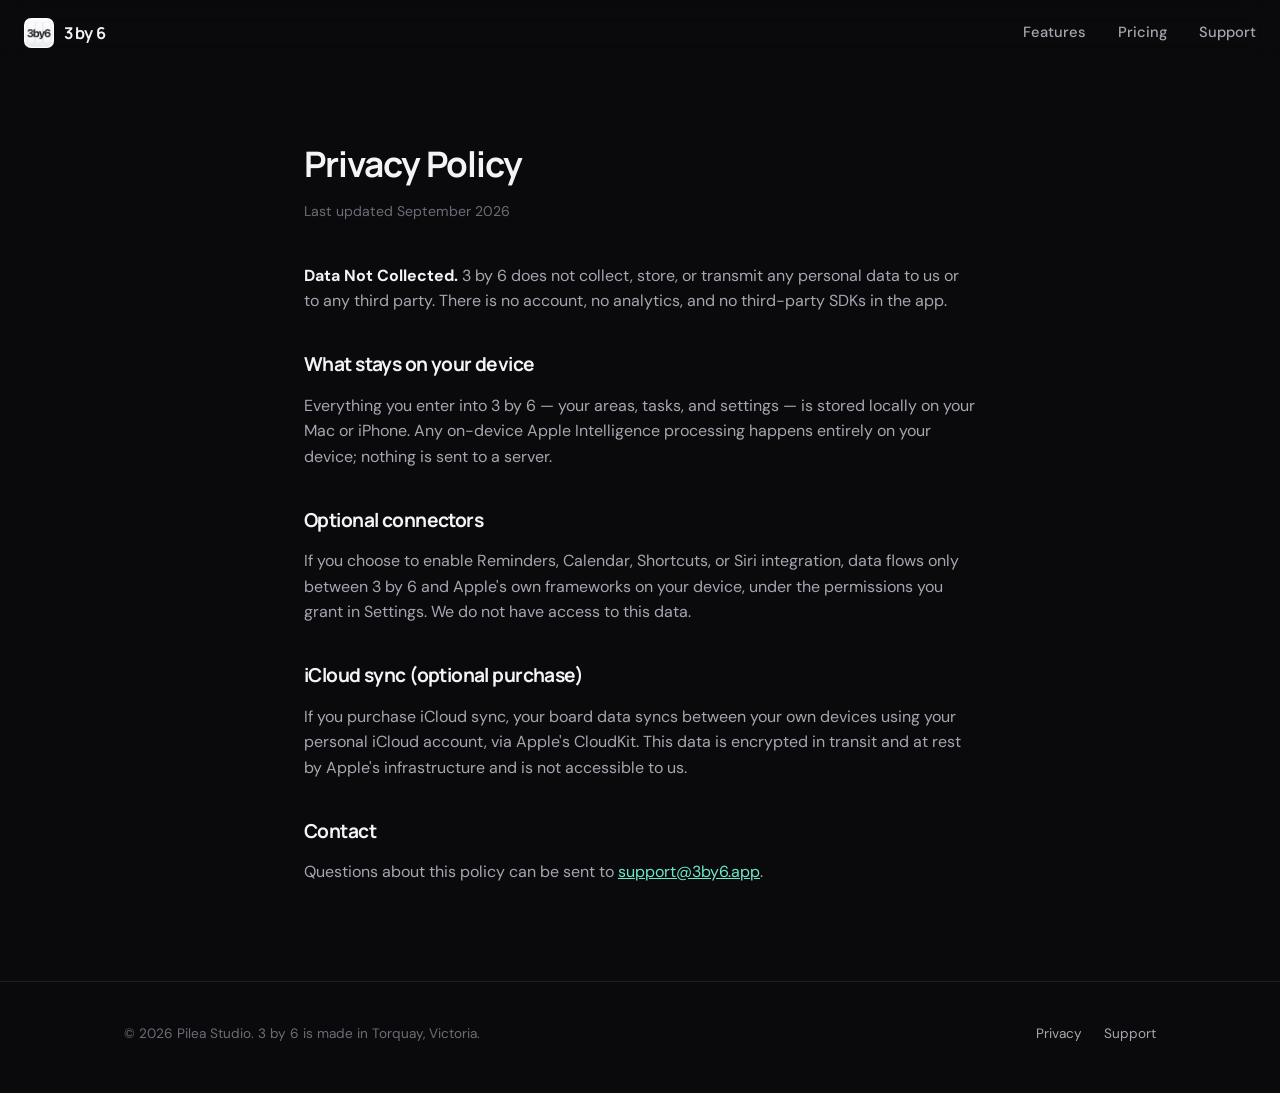
==== privacy.html @ 35848cd1 "Add 3 by 6 landing site for GitHub Pages Simple single-page marketing site with App Store/Play Store" ====
<!DOCTYPE html>
<html lang="en">
<head>
<meta charset="UTF-8">
<meta name="viewport" content="width=device-width, initial-scale=1.0">
<title>Privacy Policy — 3 by 6</title>
<link rel="icon" href="assets/favicon-32.png" sizes="32x32">
<link rel="apple-touch-icon" href="assets/apple-touch-icon.png">
<link rel="preconnect" href="https://fonts.googleapis.com">
<link rel="preconnect" href="https://fonts.gstatic.com" crossorigin>
<link href="https://fonts.googleapis.com/css2?family=DM+Sans:wght@400;500;600;700&family=Manrope:wght@600;700;800&display=swap" rel="stylesheet">
<link rel="stylesheet" href="styles.css">
<style>
  .doc { padding: 8.5rem 1.5rem 6rem; max-width: 720px; margin: 0 auto; }
  .doc h1 { font-size: 2.2rem; margin-bottom: .5rem; }
  .doc .updated { color: var(--ink-faint); font-size: .88rem; margin-bottom: 2.5rem; display:block; }
  .doc h2 { font-size: 1.2rem; margin: 2.2rem 0 .8rem; }
  .doc p, .doc li { color: var(--ink-dim); font-size: 1rem; }
  .doc ul { padding-left: 1.2rem; }
  .doc li { margin-bottom: .5rem; }
  .doc a { color: var(--accent); }
</style>
</head>
<body>

<header class="site-header" id="siteHeader">
  <a class="brand" href="index.html">
    <img src="assets/app-icon-512.png" alt="">
    <span class="brand-name">3 by 6</span>
  </a>
  <nav class="site-nav">
    <a href="index.html#features">Features</a>
    <a href="index.html#pricing">Pricing</a>
    <a href="support.html">Support</a>
  </nav>
</header>

<main class="doc">
  <h1>Privacy Policy</h1>
  <span class="updated">Last updated September 2026</span>

  <p><strong style="color:var(--ink)">Data Not Collected.</strong> 3 by 6 does not collect, store, or transmit any personal data to us or to any third party. There is no account, no analytics, and no third-party SDKs in the app.</p>

  <h2>What stays on your device</h2>
  <p>Everything you enter into 3 by 6 — your areas, tasks, and settings — is stored locally on your Mac or iPhone. Any on-device Apple Intelligence processing happens entirely on your device; nothing is sent to a server.</p>

  <h2>Optional connectors</h2>
  <p>If you choose to enable Reminders, Calendar, Shortcuts, or Siri integration, data flows only between 3 by 6 and Apple's own frameworks on your device, under the permissions you grant in Settings. We do not have access to this data.</p>

  <h2>iCloud sync (optional purchase)</h2>
  <p>If you purchase iCloud sync, your board data syncs between your own devices using your personal iCloud account, via Apple's CloudKit. This data is encrypted in transit and at rest by Apple's infrastructure and is not accessible to us.</p>

  <h2>Contact</h2>
  <p>Questions about this policy can be sent to <a href="mailto:support@3by6.app">support@3by6.app</a>.</p>
</main>

<footer>
  <div class="wrap">
    <p>&copy; <span id="year"></span> Pilea Studio. 3 by 6 is made in Torquay, Victoria.</p>
    <div class="footer-links">
      <a href="privacy.html">Privacy</a>
      <a href="support.html">Support</a>
    </div>
  </div>
</footer>

<script src="script.js"></script>
</body>
</html>
---- styles.css ----
:root {
  --bg: #0a0a0d;
  --bg-raised: #131318;
  --ink: #f4f4f6;
  --ink-dim: #a6a6b0;
  --ink-faint: #6c6c76;
  --line: rgba(255, 255, 255, 0.09);
  --accent: #6ee7c8;
  --accent-ink: #06231b;
  --radius: 20px;
  --display: "Manrope", -apple-system, BlinkMacSystemFont, "Segoe UI", sans-serif;
  --body: "DM Sans", -apple-system, BlinkMacSystemFont, "Segoe UI", sans-serif;
}

* { box-sizing: border-box; }
html { scroll-behavior: smooth; }
body {
  margin: 0;
  background: var(--bg);
  color: var(--ink);
  font-family: var(--body);
  font-size: 17px;
  line-height: 1.6;
  -webkit-font-smoothing: antialiased;
}
a { color: inherit; }
img { max-width: 100%; display: block; }
h1, h2, h3 { font-family: var(--display); margin: 0; letter-spacing: -0.03em; }
p { margin: 0; }
.sr-only { position: absolute; width: 1px; height: 1px; padding: 0; margin: -1px; overflow: hidden; clip: rect(0,0,0,0); white-space: nowrap; border: 0; }

.wrap { max-width: 1080px; margin: 0 auto; padding: 0 1.5rem; }

/* Header */
.site-header {
  position: fixed;
  top: 0; left: 0; right: 0;
  z-index: 30;
  display: flex;
  align-items: center;
  justify-content: space-between;
  padding: 1.1rem 1.5rem;
  background: rgba(10, 10, 13, 0.7);
  backdrop-filter: blur(14px);
  border-bottom: 1px solid transparent;
  transition: border-color .3s, background .3s;
}
.site-header.scrolled { border-bottom-color: var(--line); }
.brand { display: inline-flex; align-items: center; gap: .6rem; text-decoration: none; color: var(--ink); }
.brand img { width: 30px; height: 30px; border-radius: 7px; }
.brand-name { font-family: var(--display); font-weight: 700; font-size: 1.02rem; letter-spacing: -0.01em; }
.site-nav { display: flex; align-items: center; gap: 2rem; font-size: .92rem; font-weight: 500; }
.site-nav a { text-decoration: none; color: var(--ink-dim); transition: color .2s; }
.site-nav a:hover { color: var(--ink); }

/* Hero */
.hero {
  padding: 9.5rem 1.5rem 5rem;
  text-align: center;
  position: relative;
  overflow: hidden;
}
.hero::before {
  content: "";
  position: absolute;
  top: -280px; left: 50%;
  width: 900px; height: 560px;
  transform: translateX(-50%);
  background: radial-gradient(closest-side, rgba(110, 231, 200, 0.16), transparent 70%);
  pointer-events: none;
}
.hero-icon {
  position: relative;
  width: 112px; height: 112px;
  border-radius: 26px;
  margin: 0 auto 2rem;
  box-shadow: 0 20px 60px rgba(0,0,0,0.5), 0 0 0 1px var(--line);
}
.eyebrow {
  position: relative;
  display: inline-flex;
  align-items: center;
  gap: .5rem;
  margin: 0 0 1.2rem;
  padding: .4rem .85rem;
  border: 1px solid var(--line);
  border-radius: 2rem;
  color: var(--accent);
  font-size: .78rem;
  font-weight: 600;
  letter-spacing: .02em;
  background: rgba(110, 231, 200, 0.06);
}
.hero h1 {
  position: relative;
  font-size: clamp(2.3rem, 5.4vw, 3.6rem);
  font-weight: 700;
  line-height: 1.08;
  max-width: 780px;
  margin: 0 auto;
}
.hero-subtitle {
  position: relative;
  max-width: 560px;
  margin: 1.3rem auto 0;
  color: var(--ink-dim);
  font-size: 1.1rem;
}
.hero-note {
  position: relative;
  margin: .9rem 0 0;
  color: var(--ink-faint);
  font-size: .92rem;
}

/* Store buttons */
.store-row {
  position: relative;
  display: flex;
  flex-wrap: wrap;
  align-items: center;
  justify-content: center;
  gap: .9rem;
  margin-top: 2.4rem;
}
.store-badge {
  display: inline-flex;
  align-items: center;
  gap: .65rem;
  height: 54px;
  padding: 0 1.1rem;
  border-radius: 12px;
  text-decoration: none;
  border: 1px solid var(--line);
  transition: transform .2s, background .2s, border-color .2s;
}
.store-badge svg { flex-shrink: 0; }
.store-badge-text { display: flex; flex-direction: column; align-items: flex-start; line-height: 1.1; }
.store-badge-text .small { font-size: .66rem; color: var(--ink-dim); }
.store-badge-text .big { font-size: 1.02rem; font-weight: 600; font-family: var(--display); }

.store-badge.is-live {
  background: var(--ink);
  border-color: var(--ink);
  color: var(--bg);
}
.store-badge.is-live .store-badge-text .small { color: rgba(10,10,13,0.6); }
.store-badge.is-live svg { fill: var(--bg); }
.store-badge.is-live:hover { transform: translateY(-2px); }

.store-badge.is-future {
  position: relative;
  background: transparent;
  color: var(--ink-faint);
  cursor: default;
  pointer-events: none;
}
.store-badge.is-future svg { fill: var(--ink-faint); }
.store-badge.is-future .store-badge-text .big { color: var(--ink-faint); }
.future-tag {
  position: absolute;
  top: -10px; right: -8px;
  padding: .2rem .5rem;
  border-radius: 1rem;
  background: var(--bg-raised);
  border: 1px solid var(--line);
  color: var(--ink-dim);
  font-size: .62rem;
  font-weight: 700;
  letter-spacing: .05em;
  text-transform: uppercase;
}

/* Features */
.section { padding: 5.5rem 1.5rem; }
.section-head { text-align: center; max-width: 620px; margin: 0 auto 3.2rem; }
.section-head h2 { font-size: clamp(1.8rem, 3.4vw, 2.4rem); font-weight: 700; }
.section-head p { margin-top: .8rem; color: var(--ink-dim); font-size: 1.05rem; }

.feature-grid {
  display: grid;
  grid-template-columns: repeat(3, 1fr);
  gap: 1px;
  background: var(--line);
  border: 1px solid var(--line);
  border-radius: var(--radius);
  overflow: hidden;
}
.feature-card {
  background: var(--bg-raised);
  padding: 2rem 1.7rem;
}
.feature-card .icon {
  width: 40px; height: 40px;
  border-radius: 10px;
  display: grid;
  place-items: center;
  background: rgba(110, 231, 200, 0.1);
  color: var(--accent);
  margin-bottom: 1.1rem;
}
.feature-card h3 { font-size: 1.05rem; font-weight: 700; margin-bottom: .5rem; }
.feature-card p { color: var(--ink-dim); font-size: .95rem; }

/* Board illustration */
.board-demo {
  display: grid;
  grid-template-columns: repeat(3, 1fr);
  gap: .7rem;
  max-width: 640px;
  margin: 0 auto;
}
.board-col {
  background: var(--bg-raised);
  border: 1px solid var(--line);
  border-radius: 14px;
  padding: .9rem;
}
.board-col .label { font-size: .72rem; font-weight: 700; color: var(--ink-dim); text-transform: uppercase; letter-spacing: .04em; margin-bottom: .6rem; }
.board-item { background: rgba(255,255,255,0.04); border: 1px solid var(--line); border-radius: 8px; padding: .55rem .6rem; font-size: .85rem; margin-bottom: .45rem; color: var(--ink); }
.board-item:last-child { margin-bottom: 0; }
.board-item.ghost { color: var(--ink-faint); border-style: dashed; }

/* Pricing */
.pricing-card {
  max-width: 620px;
  margin: 0 auto;
  background: var(--bg-raised);
  border: 1px solid var(--line);
  border-radius: var(--radius);
  padding: 2.4rem;
  text-align: center;
}
.pricing-card .price-row { display: flex; align-items: baseline; justify-content: center; gap: .5rem; margin: .4rem 0 1rem; }
.pricing-card .price-row .free { font-family: var(--display); font-weight: 700; font-size: 1.6rem; color: var(--accent); }
.pricing-card .price-row .plus { color: var(--ink-faint); }
.pricing-card .price-row .paid { font-family: var(--display); font-weight: 700; font-size: 1.6rem; }
.pricing-card p.desc { color: var(--ink-dim); max-width: 460px; margin: 0 auto; }
.pricing-card ul { list-style: none; margin: 1.6rem 0 0; padding: 0; display: grid; gap: .55rem; text-align: left; max-width: 420px; margin-left: auto; margin-right: auto; }
.pricing-card li { display: flex; align-items: flex-start; gap: .55rem; color: var(--ink-dim); font-size: .92rem; }
.pricing-card li svg { flex-shrink: 0; margin-top: .2rem; fill: var(--accent); }

/* Privacy strip */
.privacy-strip {
  border-top: 1px solid var(--line);
  border-bottom: 1px solid var(--line);
  padding: 2.4rem 1.5rem;
  text-align: center;
}
.privacy-strip .wrap { display: flex; align-items: center; justify-content: center; gap: .9rem; flex-wrap: wrap; }
.privacy-strip p { color: var(--ink-dim); font-size: .95rem; max-width: 560px; }
.privacy-strip strong { color: var(--ink); }

/* Footer */
footer {
  padding: 2.6rem 1.5rem 3rem;
  border-top: 1px solid var(--line);
}
footer .wrap {
  display: flex;
  align-items: center;
  justify-content: space-between;
  flex-wrap: wrap;
  gap: 1rem;
}
footer p { color: var(--ink-faint); font-size: .85rem; }
.footer-links { display: flex; gap: 1.4rem; font-size: .85rem; }
.footer-links a { color: var(--ink-dim); text-decoration: none; }
.footer-links a:hover { color: var(--ink); }

@media (max-width: 760px) {
  .feature-grid { grid-template-columns: 1fr; }
  .board-demo { grid-template-columns: 1fr; max-width: 320px; }
  .site-nav { display: none; }
  footer .wrap { flex-direction: column; text-align: center; }
}
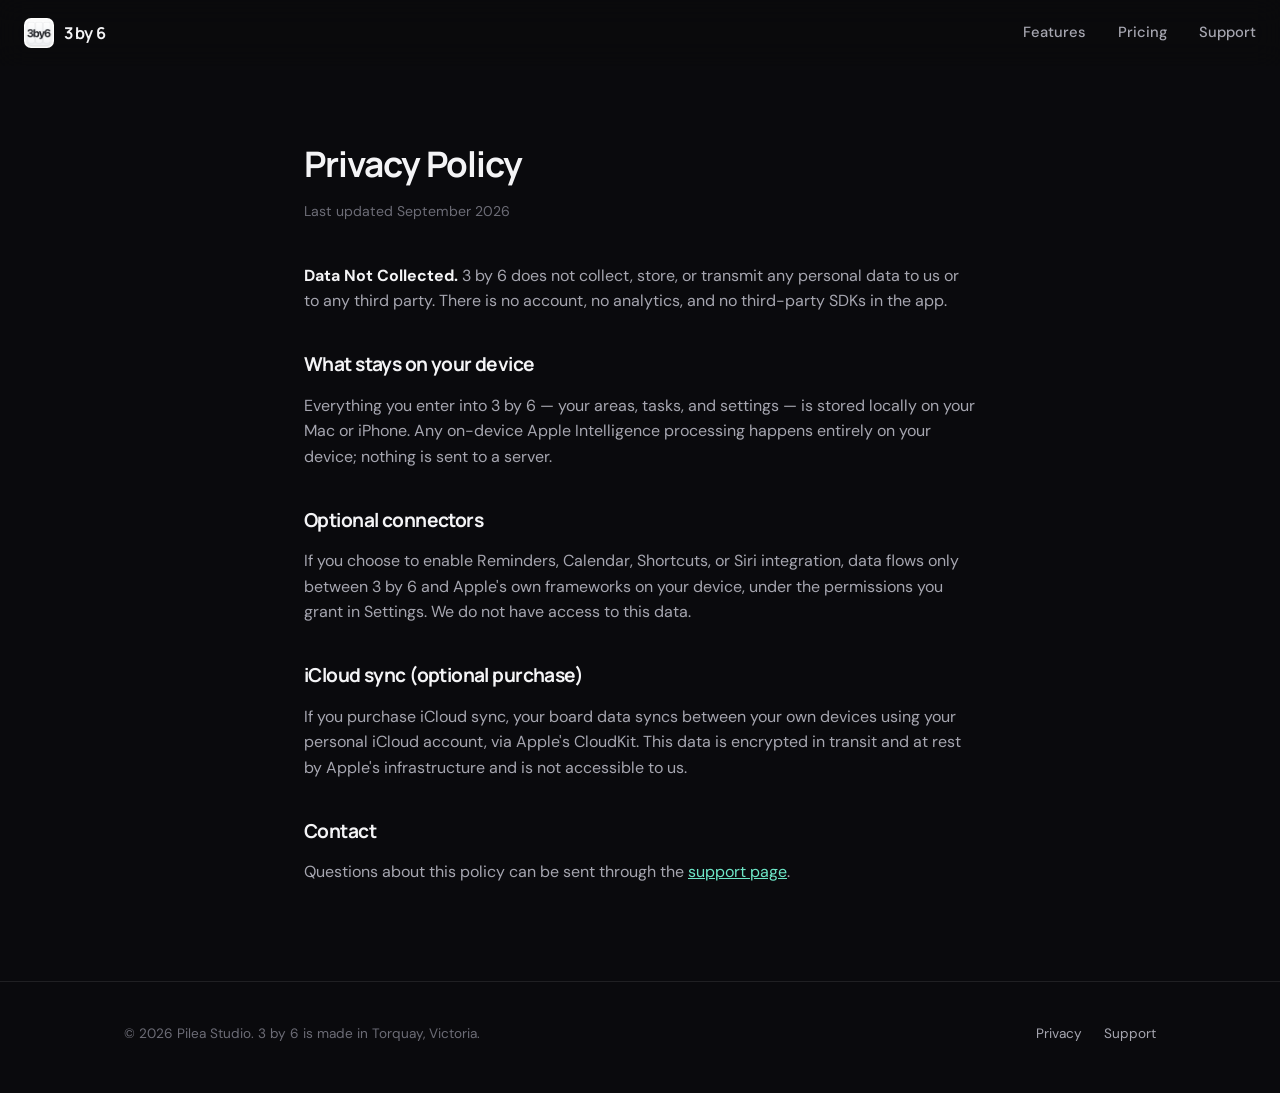
==== commit 95d9692d: "Wire up support page to the Pilea Studio Jira contact form Jira sends X-Frame-Options: SAMEORIGIN, s" ====
--- a/privacy.html
+++ b/privacy.html
@@ -51,7 +51,7 @@
   <p>If you purchase iCloud sync, your board data syncs between your own devices using your personal iCloud account, via Apple's CloudKit. This data is encrypted in transit and at rest by Apple's infrastructure and is not accessible to us.</p>
 
   <h2>Contact</h2>
-  <p>Questions about this policy can be sent to <a href="mailto:support@3by6.app">support@3by6.app</a>.</p>
+  <p>Questions about this policy can be sent through the <a href="support.html">support page</a>.</p>
 </main>
 
 <footer>
--- a/styles.css
+++ b/styles.css
@@ -240,6 +240,23 @@
 .pricing-card li { display: flex; align-items: flex-start; gap: .55rem; color: var(--ink-dim); font-size: .92rem; }
 .pricing-card li svg { flex-shrink: 0; margin-top: .2rem; fill: var(--accent); }
 
+/* Buttons */
+.btn-primary {
+  display: inline-flex;
+  align-items: center;
+  gap: .5rem;
+  padding: .85rem 1.4rem;
+  border-radius: 12px;
+  background: var(--accent);
+  color: var(--accent-ink);
+  font-family: var(--display);
+  font-weight: 700;
+  font-size: .98rem;
+  text-decoration: none;
+  transition: transform .2s, background .2s;
+}
+.btn-primary:hover { transform: translateY(-2px); background: #85ecd3; }
+
 /* Privacy strip */
 .privacy-strip {
   border-top: 1px solid var(--line);
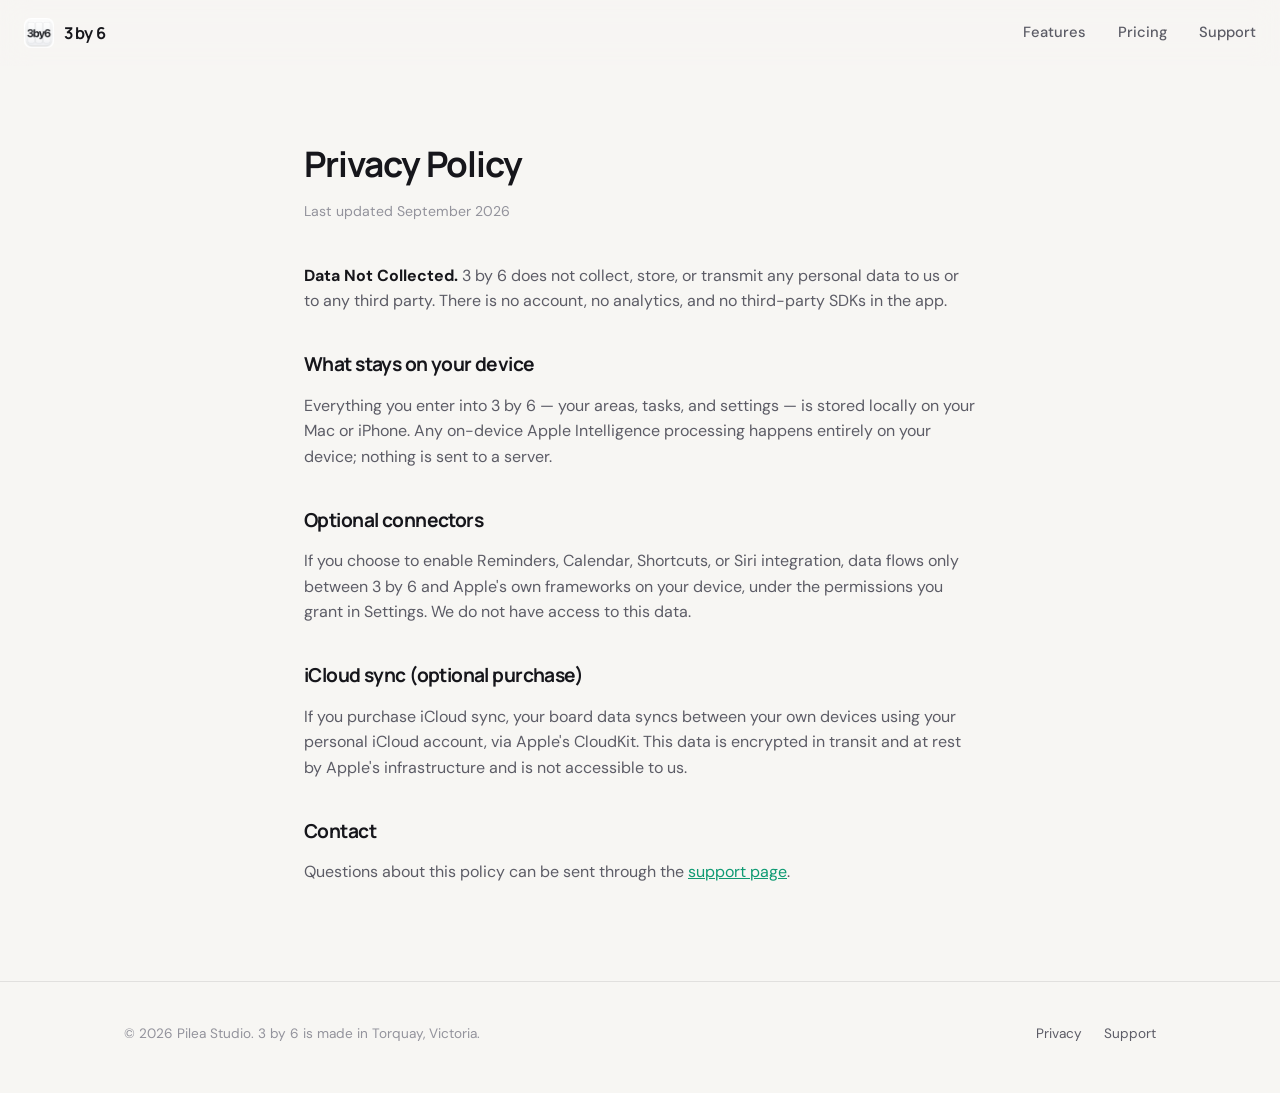
==== commit 6886a595: "Make the light theme the default site - index.html is now the light version; the old dark index.html" ====
--- a/privacy.html
+++ b/privacy.html
@@ -10,6 +10,7 @@
 <link rel="preconnect" href="https://fonts.gstatic.com" crossorigin>
 <link href="https://fonts.googleapis.com/css2?family=DM+Sans:wght@400;500;600;700&family=Manrope:wght@600;700;800&display=swap" rel="stylesheet">
 <link rel="stylesheet" href="styles.css">
+<link rel="stylesheet" href="theme-light.css">
 <style>
   .doc { padding: 8.5rem 1.5rem 6rem; max-width: 720px; margin: 0 auto; }
   .doc h1 { font-size: 2.2rem; margin-bottom: .5rem; }
--- a/styles.css
+++ b/styles.css
@@ -1,5 +1,6 @@
 :root {
   --bg: #0a0a0d;
+  --bg-rgb: 10, 10, 13;
   --bg-raised: #131318;
   --ink: #f4f4f6;
   --ink-dim: #a6a6b0;
@@ -40,7 +41,7 @@
   align-items: center;
   justify-content: space-between;
   padding: 1.1rem 1.5rem;
-  background: rgba(10, 10, 13, 0.7);
+  background: rgba(var(--bg-rgb), 0.7);
   backdrop-filter: blur(14px);
   border-bottom: 1px solid transparent;
   transition: border-color .3s, background .3s;
@@ -71,10 +72,10 @@
 }
 .hero-icon {
   position: relative;
-  width: 112px; height: 112px;
-  border-radius: 26px;
+  width: 168px; height: 168px;
+  border-radius: 38px;
   margin: 0 auto 2rem;
-  box-shadow: 0 20px 60px rgba(0,0,0,0.5), 0 0 0 1px var(--line);
+  box-shadow: 0 24px 70px rgba(0,0,0,0.55), 0 0 0 1px var(--line);
 }
 .eyebrow {
   position: relative;
@@ -99,6 +100,15 @@
   max-width: 780px;
   margin: 0 auto;
 }
+.hero h1 .line-main { display: block; }
+.hero h1 .line-sub {
+  display: block;
+  margin-top: .35rem;
+  font-size: .44em;
+  font-weight: 600;
+  color: var(--ink-dim);
+  letter-spacing: -0.01em;
+}
 .hero-subtitle {
   position: relative;
   max-width: 560px;
@@ -139,23 +149,25 @@
 .store-badge-text .small { font-size: .66rem; color: var(--ink-dim); }
 .store-badge-text .big { font-size: 1.02rem; font-weight: 600; font-family: var(--display); }
 
-.store-badge.is-live {
-  background: var(--ink);
-  border-color: var(--ink);
-  color: var(--bg);
-}
-.store-badge.is-live .store-badge-text .small { color: rgba(10,10,13,0.6); }
-.store-badge.is-live svg { fill: var(--bg); }
-.store-badge.is-live:hover { transform: translateY(-2px); }
+/* Apple's official App Store badge — used unmodified per their marketing
+   guidelines, with clear space (~1/4 badge height) instead of a custom border/fill */
+.apple-badge {
+  display: inline-flex;
+  padding: 10px;
+  transition: transform .2s;
+}
+.apple-badge:hover { transform: translateY(-2px); }
+.apple-badge img { height: 40px; width: auto; }
 
 .store-badge.is-future {
   position: relative;
+  height: 54px;
   background: transparent;
   color: var(--ink-faint);
   cursor: default;
   pointer-events: none;
 }
-.store-badge.is-future svg { fill: var(--ink-faint); }
+.store-badge.is-future svg { stroke: var(--ink-faint); }
 .store-badge.is-future .store-badge-text .big { color: var(--ink-faint); }
 .future-tag {
   position: absolute;
@@ -174,8 +186,11 @@
 /* Features */
 .section { padding: 5.5rem 1.5rem; }
 .section-head { text-align: center; max-width: 620px; margin: 0 auto 3.2rem; }
+.section-head.wide { max-width: 100%; }
 .section-head h2 { font-size: clamp(1.8rem, 3.4vw, 2.4rem); font-weight: 700; }
+.section-head h2.one-line { white-space: nowrap; font-size: min(3.7vw, 2.4rem); }
 .section-head p { margin-top: .8rem; color: var(--ink-dim); font-size: 1.05rem; }
+.section-head.wide p { max-width: 560px; margin-left: auto; margin-right: auto; }
 
 .feature-grid {
   display: grid;
@@ -199,27 +214,10 @@
   color: var(--accent);
   margin-bottom: 1.1rem;
 }
+.feature-card .icon .notch-cut { fill: var(--bg-raised); }
 .feature-card h3 { font-size: 1.05rem; font-weight: 700; margin-bottom: .5rem; }
 .feature-card p { color: var(--ink-dim); font-size: .95rem; }
 
-/* Board illustration */
-.board-demo {
-  display: grid;
-  grid-template-columns: repeat(3, 1fr);
-  gap: .7rem;
-  max-width: 640px;
-  margin: 0 auto;
-}
-.board-col {
-  background: var(--bg-raised);
-  border: 1px solid var(--line);
-  border-radius: 14px;
-  padding: .9rem;
-}
-.board-col .label { font-size: .72rem; font-weight: 700; color: var(--ink-dim); text-transform: uppercase; letter-spacing: .04em; margin-bottom: .6rem; }
-.board-item { background: rgba(255,255,255,0.04); border: 1px solid var(--line); border-radius: 8px; padding: .55rem .6rem; font-size: .85rem; margin-bottom: .45rem; color: var(--ink); }
-.board-item:last-child { margin-bottom: 0; }
-.board-item.ghost { color: var(--ink-faint); border-style: dashed; }
 
 /* Pricing */
 .pricing-card {
@@ -287,7 +285,6 @@
 
 @media (max-width: 760px) {
   .feature-grid { grid-template-columns: 1fr; }
-  .board-demo { grid-template-columns: 1fr; max-width: 320px; }
   .site-nav { display: none; }
   footer .wrap { flex-direction: column; text-align: center; }
 }
--- a/theme-light.css
+++ b/theme-light.css
@@ -0,0 +1,20 @@
+/* Light theme override — load after styles.css. Swaps only the palette;
+   all layout/spacing rules in styles.css are unchanged. */
+:root {
+  --bg: #f7f6f3;
+  --bg-rgb: 247, 246, 243;
+  --bg-raised: #ffffff;
+  --ink: #16161b;
+  --ink-dim: #5c5c66;
+  --ink-faint: #93939c;
+  --line: rgba(10, 10, 20, 0.09);
+  --accent: #0e9a72;
+  --accent-ink: #ffffff;
+}
+
+.feature-grid { box-shadow: 0 1px 2px rgba(10,10,20,0.04); }
+.feature-card, .pricing-card {
+  box-shadow: 0 1px 3px rgba(10,10,20,0.04);
+}
+.hero-icon { box-shadow: 0 24px 60px rgba(10,10,20,0.14), 0 0 0 1px var(--line); }
+.btn-primary:hover { background: #0c8563; }
